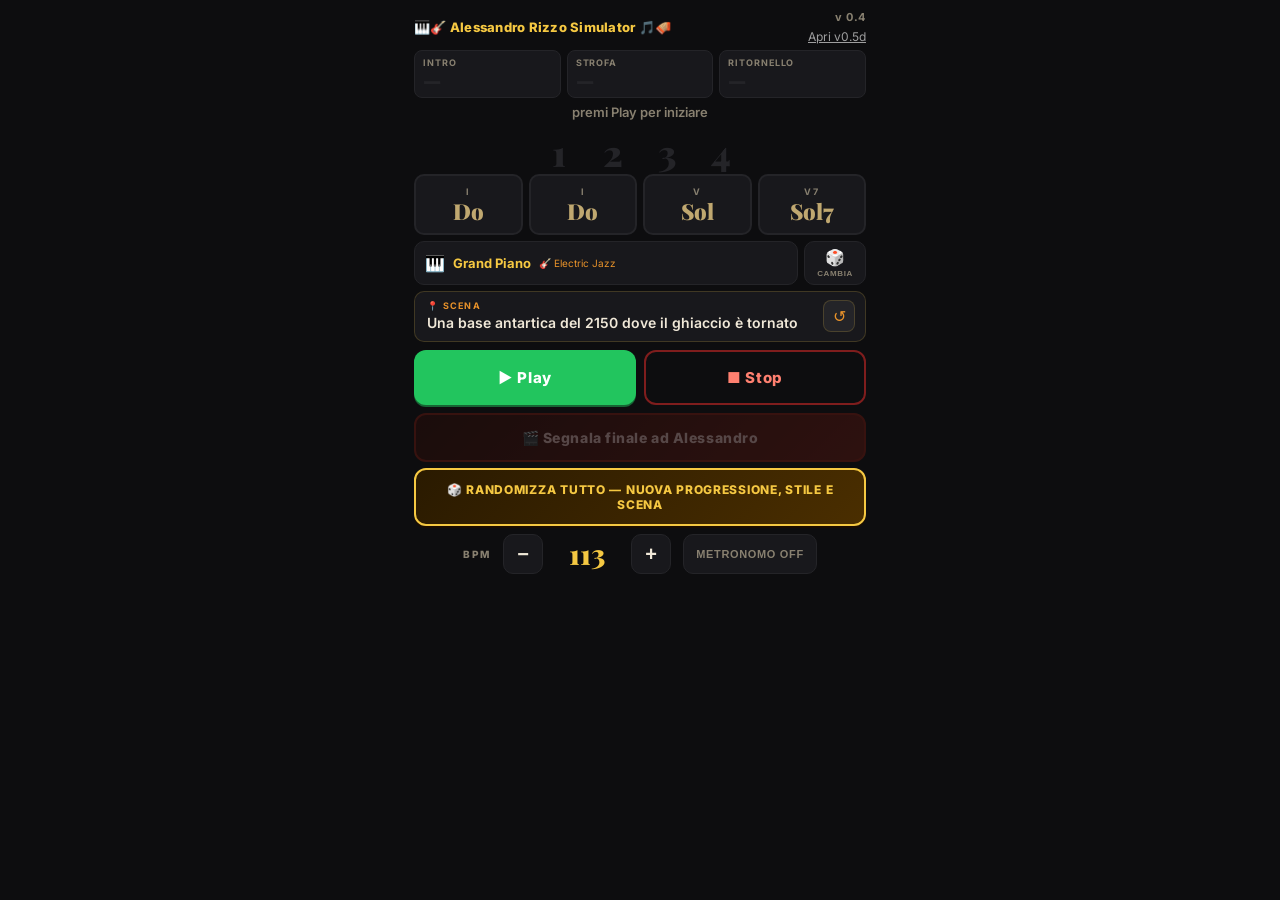
==== index.html @ c74f742d "Release v0.5d with louder bass and metronome" ====
<!DOCTYPE html>
<html lang="it">
<head>
  <meta charset="UTF-8">
  <meta name="viewport" content="width=device-width, initial-scale=1.0, maximum-scale=1.0, user-scalable=no">
  <meta http-equiv="Cache-Control" content="no-cache, no-store, must-revalidate">
  <meta http-equiv="Pragma" content="no-cache">
  <meta http-equiv="Expires" content="0">
  <title>Alessandro Rizzo Simulator</title>
  
  <!-- Fonts -->
  <link href="https://fonts.googleapis.com/css2?family=Inter:wght@400;600;700;800;900&family=Playfair+Display:wght@900&display=swap" rel="stylesheet">
  
  <!-- Styles -->
  <link rel="stylesheet" href="css/style.css?v=0.4">
</head>
<body>
  <div class="curt curt-l" id="curtL"></div>
  <div class="curt curt-r" id="curtR"></div>

  <!-- HEADER -->
  <div class="header" style="justify-content: space-between;">
    <div class="app-title">🎹🎸 Alessandro Rizzo Simulator 🎵🪗</div>
    <div style="display:flex; flex-direction:column; align-items:flex-end;">
      <div class="version-badge">v 0.4</div>
      <a href="v5/index.html?v=0.5d" style="color:#ffffff99; font-size:12px; margin-top:5px; text-decoration:underline;">Apri v0.5d</a>
    </div>
  </div>

  <!-- PROGRESS -->
  <div class="progress-row" id="progressRow">
    <div class="progress-block" id="pbIntro">
      <div class="progress-lbl">Intro</div>
      <div class="progress-val" id="pvIntro">—</div>
      <div class="progress-remain" id="prIntro"></div>
    </div>
    <div class="progress-block" id="pbStrofa">
      <div class="progress-lbl">Strofa</div>
      <div class="progress-val" id="pvStrofa">—</div>
      <div class="progress-remain" id="prStrofa"></div>
    </div>
    <div class="progress-block" id="pbRit">
      <div class="progress-lbl">Ritornello</div>
      <div class="progress-val" id="pvRit">—</div>
      <div class="progress-remain" id="prRit"></div>
    </div>
  </div>

  <!-- STATUS -->
  <div class="status-wrap">
    <div class="status-bar" id="statusBar">premi Play per iniziare</div>
  </div>

  <!-- COUNT 1 2 3 4 -->
  <div class="countin-inline" id="countinInline">
    <div class="countin-beat" id="cb1">1</div>
    <div class="countin-beat" id="cb2">2</div>
    <div class="countin-beat" id="cb3">3</div>
    <div class="countin-beat" id="cb4">4</div>
  </div>

  <!-- CHORD CARDS -->
  <div class="chord-display" id="chordDisplay">
    <div class="chord-card" id="cc0"><div class="chord-num" id="cnum0">I</div><div class="chord-name" id="cname0">—</div><div class="chord-fn" id="cfn0"></div></div>
    <div class="chord-card" id="cc1"><div class="chord-num" id="cnum1">II</div><div class="chord-name" id="cname1">—</div><div class="chord-fn" id="cfn1"></div></div>
    <div class="chord-card" id="cc2"><div class="chord-num" id="cnum2">III</div><div class="chord-name" id="cname2">—</div><div class="chord-fn" id="cfn2"></div></div>
    <div class="chord-card" id="cc3"><div class="chord-num" id="cnum3">IV</div><div class="chord-name" id="cname3">—</div><div class="chord-fn" id="cfn3"></div></div>
  </div>

  <!-- INSTRUMENT -->
  <div class="instrument-row">
    <div class="instrument-current" id="instrStrip">
      <div class="instrument-icon" id="instrIcon">🎹</div>
      <div style="display:flex;align-items:center;gap:8px;flex-wrap:wrap;">
        <div class="instrument-name" id="instrName">Grand Piano</div>
        <div class="instrument-hint" id="instrBass">🎸 —</div>
      </div>
    </div>
    <button class="instrument-random" onclick="randomInstrument()">🎲<div class="instrument-random-lbl">cambia</div></button>
  </div>

  <!-- LOCATION -->
  <div class="location-card">
    <div class="location-label">📍 Scena</div>
    <div class="location-text" id="locText">—</div>
    <button class="btn-loc" onclick="newLocation()" title="Nuova scena">↺</button>
  </div>

  <!-- PLAY / STOP -->
  <div class="main-actions">
    <button class="btn-play-big" id="btnPlay" onclick="togglePlay()">▶ Play</button>
    <button class="btn-stop-big" onclick="stopAll()">■ Stop</button>
  </div>

  <!-- FINALE -->
  <button class="btn-finale" id="btnEnding" onclick="armEnding()" disabled>🎬 Segnala finale ad Alessandro</button>

  <!-- RANDOM -->
  <button class="btn-random" id="btnRandom" onclick="doFullRandom()">🎲 RANDOMIZZA TUTTO — nuova progressione, stile e scena</button>

  <!-- TEMPO -->
  <div class="tempo-strip">
    <span class="tempo-lbl">BPM</span>
    <button class="tempo-adj" onclick="setTempo(Math.max(60,bpm-5));document.getElementById('tempoSlider').value=bpm">−</button>
    <span class="tempo-num" id="tempoVal">120</span>
    <button class="tempo-adj" onclick="setTempo(Math.min(200,bpm+5));document.getElementById('tempoSlider').value=bpm">+</button>
    <button class="metro-btn" id="metroBtn" onclick="toggleMetronome()">metronomo OFF</button>
    <input type="range" id="tempoSlider" min="70" max="160" value="120" oninput="setTempo(+this.value)" style="display:none">
  </div>

  <!-- Scripts -->
  <script src="js/db-music.js?v=0.4"></script>
  <script src="js/db-scenes.js?v=0.4"></script>
  <script src="js/audio-engine.js?v=0.4"></script>
  <script src="js/ui-manager.js?v=0.4"></script>
</body>
</html>
---- css/style.css ----
:root {
  --bg:     #0d0d0f;
  --bg2:    #18181c;
  --bg3:    #242428;
  --gold:   #f5c842;
  --amber:  #e8922a;
  --cream:  #f0e8d8;
  --dim:    #888070;
  --red:    #ff4040;
  --green:  #22c55e;
  --blue:   #60a5fa;
  --purple: #a78bfa;
  --border: rgba(245,200,66,0.18);
  --r:      10px;
}

*, *::before, *::after { box-sizing: border-box; margin: 0; padding: 0; }

html, body { height: 100%; overflow: hidden; }

body {
  background: var(--bg);
  color: var(--cream);
  font-family: 'Inter', sans-serif;
  display: flex; flex-direction: column;
  height: 100dvh; /* dynamic viewport height */
  max-width: 480px; margin: 0 auto;
  -webkit-tap-highlight-color: transparent;
  user-select: none;
}

/* ── HEADER ── */
.header {
  display: flex; align-items: center; justify-content: space-between;
  padding: 10px 14px 6px;
  flex-shrink: 0;
}
.app-title { font-size: 13px; font-weight: 800; color: var(--gold); letter-spacing: 0.02em; }

/* ── STATUS ── */
.status-wrap { padding: 0 14px 6px; flex-shrink: 0; }
.status-bar {
  font-size: 13px; font-weight: 600; color: var(--dim);
  text-align: center; min-height: 20px;
  transition: color 0.3s;
}
.status-bar.on       { color: var(--amber); }
.status-bar.sec-intro  { color: var(--amber); }
.status-bar.sec-strofa { color: var(--green); }
.status-bar.sec-rit    { color: var(--purple); }
.status-bar.end { color: var(--red); animation: blink .6s step-end infinite; }
@keyframes blink { 0%,100%{opacity:1} 50%{opacity:0} }

/* ── PROGRESS STRIP ── */
.progress-row {
  display: grid; grid-template-columns: 1fr 1fr 1fr;
  gap: 6px; padding: 0 14px 6px; flex-shrink: 0;
}
.progress-block {
  background: var(--bg2); border: 1.5px solid var(--bg3);
  border-radius: 8px; padding: 6px 8px;
  transition: border-color .3s, background .3s;
}
.progress-block.active-intro  { border-color: var(--amber); background: #1e1508; }
.progress-block.active-strofa { border-color: var(--green);  background: #0a1a0a; }
.progress-block.active-rit    { border-color: var(--purple); background: #120a1e; }
.progress-lbl {
  font-size: 9px; font-weight: 700; letter-spacing: .1em;
  text-transform: uppercase; color: var(--dim); margin-bottom: 2px;
}
.progress-block.active-intro  .progress-lbl { color: var(--amber); }
.progress-block.active-strofa .progress-lbl { color: var(--green); }
.progress-block.active-rit    .progress-lbl { color: var(--purple); }
.progress-val {
  font-family: 'Playfair Display', serif;
  font-size: 20px; font-weight: 900; color: var(--bg3); line-height: 1;
}
.progress-block.active-intro  .progress-val { color: var(--amber); }
.progress-block.active-strofa .progress-val { color: var(--green); }
.progress-block.active-rit    .progress-val { color: var(--purple); }
.progress-remain { font-size: 9px; color: var(--dim); margin-top: 1px; }
.progress-block.active-strofa .progress-remain { color: #4ade80; }
.progress-block.active-rit    .progress-remain { color: #c4b5fd; }
.progress-block.active-intro  .progress-remain { color: #fbbf24; }

/* ── COUNTIN ── */
.countin-inline {
  display: flex; justify-content: center; gap: 18px;
  padding: 4px 14px; flex-shrink: 0;
}
.countin-beat {
  font-family: 'Playfair Display', serif;
  font-size: 36px; font-weight: 900;
  color: var(--bg3); line-height: 1; width: 36px; text-align: center;
  transition: color .06s, transform .06s;
}
.countin-beat.active {
  color: var(--sec, var(--gold));
  text-shadow: 0 0 20px var(--sec-glow, rgba(245,200,66,.6));
  transform: scale(1.15);
}
.countin-beat.count-in-active {
  color: #fff; text-shadow: 0 0 28px rgba(255,255,255,.7);
  transform: scale(1.25);
}

/* ── CHORD CARDS ── */
.chord-display {
  display: grid; grid-template-columns: repeat(4,1fr);
  gap: 6px; padding: 0 14px; flex-shrink: 0;
}
.chord-card {
  background: var(--bg2); border: 2px solid var(--bg3);
  border-radius: 10px; padding: 10px 4px 8px;
  text-align: center; position: relative; overflow: hidden;
  transition: border-color .15s, background .15s, box-shadow .15s;
}
.chord-card::after {
  content: ''; position: absolute; bottom: 0; left: 0; right: 0;
  height: 2px; background: var(--sec, var(--gold));
  transform: scaleX(0); transform-origin: left;
}
.chord-card.active {
  border-color: var(--sec, var(--gold));
  background: var(--sec-card, #1e1a08);
  box-shadow: 0 0 16px var(--sec-glow, rgba(245,200,66,.2));
}
.chord-card.active::after { transform: scaleX(1); transition: transform .1s; }
.chord-num { font-size: 9px; font-weight: 700; letter-spacing: .15em; color: var(--dim); margin-bottom: 3px; text-transform: uppercase; }
.chord-card.active .chord-num { color: var(--sec, var(--amber)); }
.chord-name { font-family: 'Playfair Display', serif; font-size: 22px; font-weight: 900; color: #c0a870; line-height: 1; }
.chord-card.active .chord-name { color: var(--sec, var(--gold)); }
.chord-fn { font-size: 8px; color: var(--dim); margin-top: 3px; letter-spacing: .06em; }

/* Section colors */
body.sec-intro  { --sec: #f5c842; --sec-glow: rgba(245,200,66,.45); --sec-card: #1e1a08; }
body.sec-strofa { --sec: #22c55e; --sec-glow: rgba(34,197,94,.4);   --sec-card: #0a1a0a; }
body.sec-rit    { --sec: #a78bfa; --sec-glow: rgba(167,139,250,.4); --sec-card: #120a1e; }

/* ── INSTRUMENT ROW ── */
.instrument-row {
  display: grid; grid-template-columns: 1fr auto;
  gap: 6px; margin: 6px 14px 0; flex-shrink: 0;
}
.instrument-current {
  display: flex; align-items: center; gap: 8px;
  background: var(--bg2); border: 1.5px solid var(--bg3);
  border-radius: 10px; padding: 6px 10px;
  transition: border-color .15s;
}
.instrument-random {
  background: var(--bg2); border: 1.5px solid var(--bg3);
  border-radius: 10px; padding: 6px 12px;
  cursor: pointer; display: flex; flex-direction: column;
  align-items: center; justify-content: center; gap: 2px;
  font-size: 16px; transition: all .15s; min-width: 60px;
}
.instrument-random:active { background: var(--bg3); }
.instrument-random-lbl { font-size: 8px; font-weight: 700; letter-spacing: .08em; text-transform: uppercase; color: var(--dim); }
.instrument-icon { font-size: 16px; }
.instrument-name { font-size: 13px; font-weight: 700; color: var(--gold); }
.instrument-hint { font-size: 10px; color: var(--amber); margin-top: 0; }
.btn-loc {
  position: absolute; right: 10px; top: 50%; transform: translateY(-50%);
  background: var(--bg3); border: 1.5px solid var(--border);
  color: var(--amber); width: 32px; height: 32px; border-radius: 8px;
  cursor: pointer; font-size: 16px; display: flex; align-items: center; justify-content: center;
  transition: background .15s;
}
.btn-loc:active { background: var(--bg); }

/* ── LOCATION ── */
.location-card {
  margin: 6px 14px 0;
  background: var(--bg2); border: 1.5px solid var(--border);
  border-radius: 10px; padding: 8px 44px 8px 12px;
  position: relative; flex-shrink: 0;
}
.location-label { font-size: 9px; font-weight: 700; letter-spacing: .14em; color: var(--amber); text-transform: uppercase; margin-bottom: 3px; }
.location-text { font-size: 14px; font-weight: 600; color: var(--cream); line-height: 1.35; }
.location-text.flash { animation: flash .35s ease; }
@keyframes flash { 0%,100%{opacity:1} 40%{opacity:.1} }

/* ── MAIN ACTION BUTTONS ── */
.main-actions {
  display: grid; grid-template-columns: 1fr 1fr;
  gap: 8px; padding: 8px 14px 0; flex-shrink: 0;
}
.btn-play-big {
  background: var(--green); color: #fff;
  border: none; border-radius: 12px;
  font-family: 'Inter', sans-serif; font-size: 15px; font-weight: 800;
  letter-spacing: .04em; padding: 16px;
  cursor: pointer; transition: all .15s;
  box-shadow: 0 2px 0 #166534;
}
.btn-play-big:active { transform: translateY(2px); box-shadow: none; }
.btn-play-big.on { background: #166534; box-shadow: none; color: #86efac; }
.btn-play-big:disabled { opacity: .4; cursor: default; }
.btn-stop-big {
  background: transparent; color: #ff8070; border: 2px solid #7f1d1d;
  border-radius: 12px; font-family: 'Inter', sans-serif;
  font-size: 15px; font-weight: 800; padding: 16px;
  cursor: pointer; transition: all .15s; letter-spacing: .04em;
}
.btn-stop-big:active { background: #1f0808; }

/* ── FINALE BUTTON ── */
.btn-finale {
  margin: 8px 14px 0;
  background: linear-gradient(135deg, #3a0c06, #7a1c10);
  border: 2px solid #9a2010; color: #ffcdc8;
  border-radius: 12px; font-family: 'Inter', sans-serif;
  font-size: 14px; font-weight: 800; letter-spacing: .04em;
  padding: 14px; cursor: pointer; width: calc(100% - 28px);
  transition: all .15s; display: block; flex-shrink: 0;
}
.btn-finale:active { transform: scale(.98); }
.btn-finale:disabled { opacity: .3; cursor: default; }
.btn-finale.armed { animation: pulserr .8s ease infinite; border-color: var(--red); color: #ff9090; }
@keyframes pulserr { 0%,100%{box-shadow:0 0 0 rgba(255,64,64,0)} 50%{box-shadow:0 0 18px rgba(255,64,64,.6)} }

.version-badge { font-size: 11px; font-weight: 700; color: var(--dim); letter-spacing: .05em; }

/* ── METRO BUTTON ── */
.metro-btn {
  background: var(--bg2); border: 1.5px solid var(--bg3);
  color: var(--dim); font-size: 11px; font-weight: 700;
  letter-spacing: .06em; text-transform: uppercase;
  padding: 0 12px; height: 40px; border-radius: 10px;
  cursor: pointer; transition: all .15s; white-space: nowrap;
}
.metro-btn.on { border-color: var(--amber); color: var(--amber); background: rgba(232,146,42,.12); }
.metro-btn:active { transform: scale(.95); }

/* ── RANDOM BUTTON ── */
.btn-random {
  margin: 6px 14px 0;
  background: linear-gradient(135deg, #2a1a00, #4a2e00);
  border: 2px solid var(--gold); color: var(--gold);
  border-radius: 12px; font-family: 'Inter', sans-serif;
  font-size: 12px; font-weight: 800; letter-spacing: .06em; text-transform: uppercase;
  padding: 12px; cursor: pointer; width: calc(100% - 28px);
  transition: all .15s; display: block; flex-shrink: 0;
  box-shadow: 0 2px 0 #1a0c00;
}
.btn-random:active { transform: translateY(2px); box-shadow: none; }
.btn-random.flash { animation: rglow .5s ease; }
@keyframes rglow { 0%{border-color:#fff8a0;color:#fff8a0;box-shadow:0 0 30px rgba(255,248,160,.4)} 100%{} }

/* ── TEMPO STRIP ── */
.tempo-strip {
  display: flex; align-items: center; justify-content: center;
  gap: 12px; padding: 8px 14px; flex-shrink: 0;
}
.tempo-lbl { font-size: 10px; font-weight: 800; letter-spacing: .15em; text-transform: uppercase; color: var(--dim); min-width: 28px; }
.tempo-adj {
  background: var(--bg2); border: 1.5px solid var(--bg3);
  color: var(--cream); font-size: 20px; font-weight: 700;
  width: 40px; height: 40px; border-radius: 10px;
  cursor: pointer; display: flex; align-items: center; justify-content: center;
  transition: background .12s; line-height: 1;
}
.tempo-adj:active { background: var(--bg3); transform: scale(.95); }
.tempo-num { font-family: 'Playfair Display', serif; font-size: 28px; font-weight: 900; color: var(--gold); min-width: 64px; text-align: center; }

/* Curtains */
.curt { position: fixed; top: 0; height: 100%; width: 50%; z-index: 200; background: #1a0800; transition: transform 1.2s cubic-bezier(.77,0,.23,1); }
.curt-l { left: 0; }
.curt-r { right: 0; }
.curt-l.open { transform: translateX(-100%); }
.curt-r.open { transform: translateX(100%); }
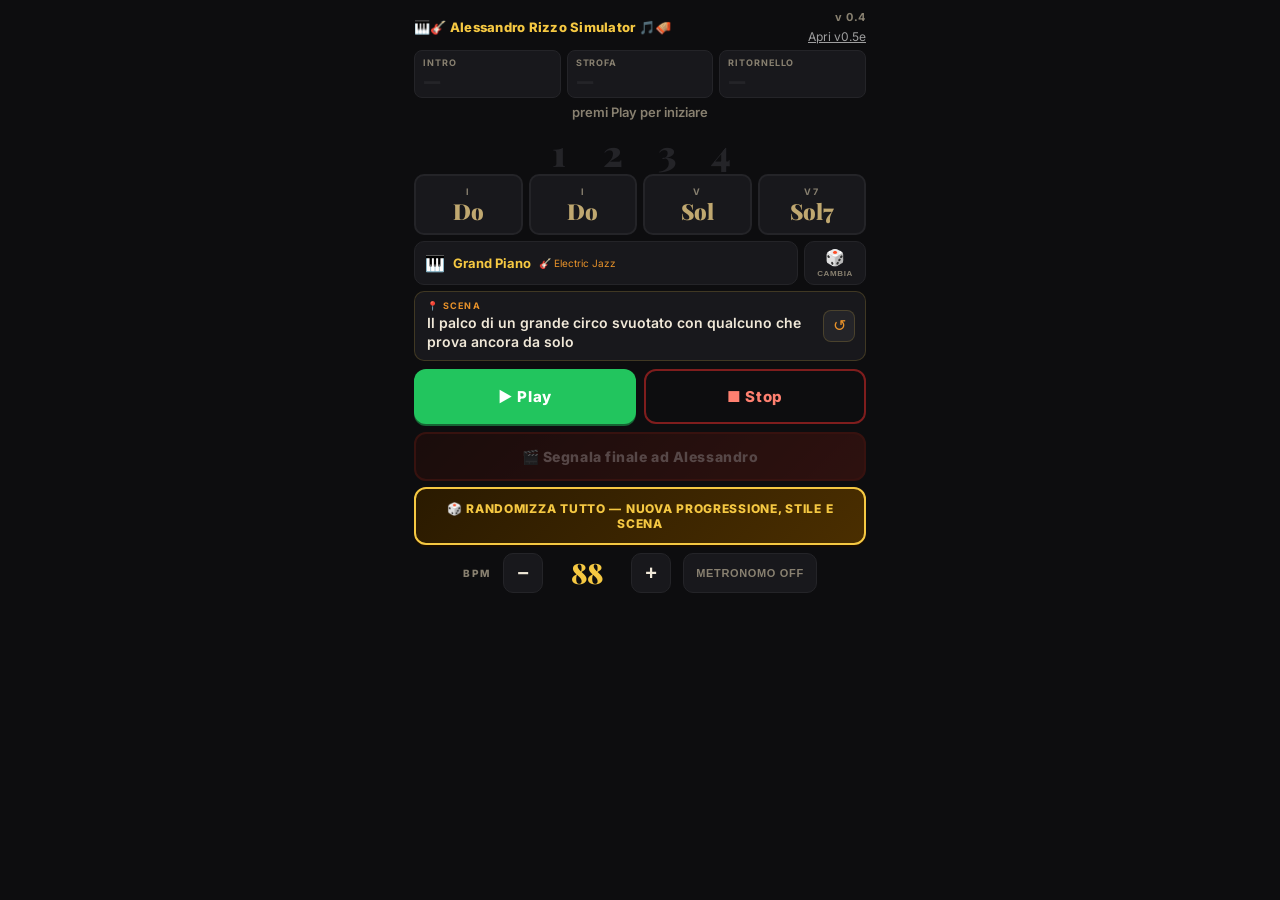
==== commit 1bdb64f2: "Release v0.5e with cyclic instruments and expanded basses" ====
--- a/index.html
+++ b/index.html
@@ -23,7 +23,7 @@
     <div class="app-title">🎹🎸 Alessandro Rizzo Simulator 🎵🪗</div>
     <div style="display:flex; flex-direction:column; align-items:flex-end;">
       <div class="version-badge">v 0.4</div>
-      <a href="v5/index.html?v=0.5d" style="color:#ffffff99; font-size:12px; margin-top:5px; text-decoration:underline;">Apri v0.5d</a>
+      <a href="v5/index.html" style="color:#ffffff99; font-size:12px; margin-top:5px; text-decoration:underline;">Apri v0.5e</a>
     </div>
   </div>
 
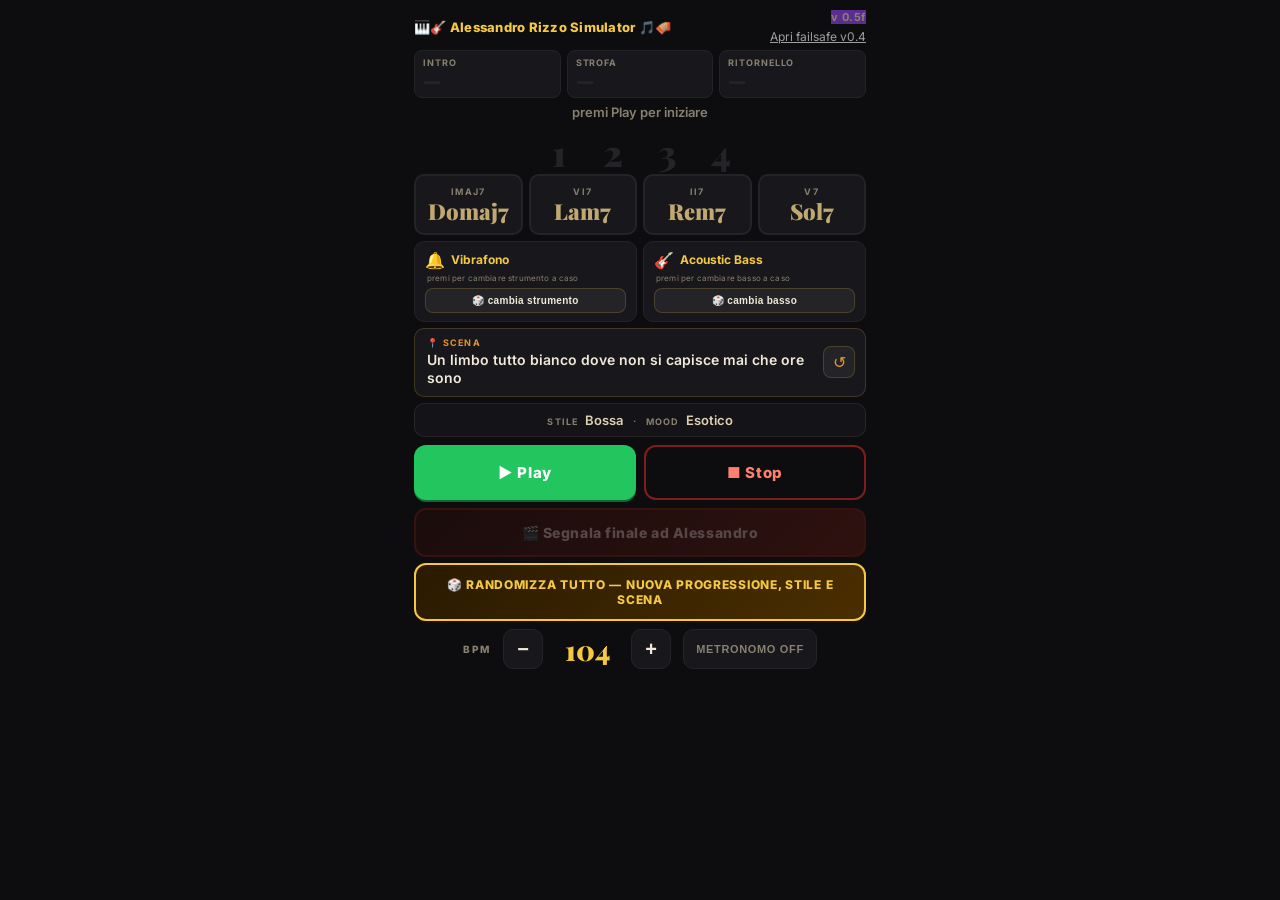
==== commit 2b7f35f5: "Expand chord themes and add style/mood info box" ====
--- a/index.html
+++ b/index.html
@@ -7,27 +7,23 @@
   <meta http-equiv="Pragma" content="no-cache">
   <meta http-equiv="Expires" content="0">
   <title>Alessandro Rizzo Simulator</title>
-  
-  <!-- Fonts -->
+  <base href="v5/">
+
   <link href="https://fonts.googleapis.com/css2?family=Inter:wght@400;600;700;800;900&family=Playfair+Display:wght@900&display=swap" rel="stylesheet">
-  
-  <!-- Styles -->
-  <link rel="stylesheet" href="css/style.css?v=0.4">
+  <link rel="stylesheet" href="css/style.css">
 </head>
 <body>
   <div class="curt curt-l" id="curtL"></div>
   <div class="curt curt-r" id="curtR"></div>
 
-  <!-- HEADER -->
   <div class="header" style="justify-content: space-between;">
     <div class="app-title">🎹🎸 Alessandro Rizzo Simulator 🎵🪗</div>
     <div style="display:flex; flex-direction:column; align-items:flex-end;">
-      <div class="version-badge">v 0.4</div>
-      <a href="v5/index.html" style="color:#ffffff99; font-size:12px; margin-top:5px; text-decoration:underline;">Apri v0.5e</a>
+      <div class="version-badge" style="background:#5c2d91;">v 0.5f</div>
+      <a href="../failsafe/index.html" style="color:#ffffff99; font-size:12px; margin-top:5px; text-decoration:underline;">Apri failsafe v0.4</a>
     </div>
   </div>
 
-  <!-- PROGRESS -->
   <div class="progress-row" id="progressRow">
     <div class="progress-block" id="pbIntro">
       <div class="progress-lbl">Intro</div>
@@ -46,12 +42,10 @@
     </div>
   </div>
 
-  <!-- STATUS -->
   <div class="status-wrap">
     <div class="status-bar" id="statusBar">premi Play per iniziare</div>
   </div>
 
-  <!-- COUNT 1 2 3 4 -->
   <div class="countin-inline" id="countinInline">
     <div class="countin-beat" id="cb1">1</div>
     <div class="countin-beat" id="cb2">2</div>
@@ -59,7 +53,6 @@
     <div class="countin-beat" id="cb4">4</div>
   </div>
 
-  <!-- CHORD CARDS -->
   <div class="chord-display" id="chordDisplay">
     <div class="chord-card" id="cc0"><div class="chord-num" id="cnum0">I</div><div class="chord-name" id="cname0">—</div><div class="chord-fn" id="cfn0"></div></div>
     <div class="chord-card" id="cc1"><div class="chord-num" id="cnum1">II</div><div class="chord-name" id="cname1">—</div><div class="chord-fn" id="cfn1"></div></div>
@@ -67,38 +60,52 @@
     <div class="chord-card" id="cc3"><div class="chord-num" id="cnum3">IV</div><div class="chord-name" id="cname3">—</div><div class="chord-fn" id="cfn3"></div></div>
   </div>
 
-  <!-- INSTRUMENT -->
-  <div class="instrument-row">
-    <div class="instrument-current" id="instrStrip">
-      <div class="instrument-icon" id="instrIcon">🎹</div>
-      <div style="display:flex;align-items:center;gap:8px;flex-wrap:wrap;">
+  <div class="instrument-row-split">
+    <div class="instrument-card" id="instrCardMain">
+      <div class="instrument-card-header">
+        <div class="instrument-icon" id="instrIcon">🎹</div>
         <div class="instrument-name" id="instrName">Grand Piano</div>
-        <div class="instrument-hint" id="instrBass">🎸 —</div>
       </div>
+      <div class="instrument-card-hint">premi per cambiare strumento a caso</div>
+      <button class="instrument-rnd-btn" id="btnRndMain" onclick="randomMainInstrument()">🎲 cambia strumento</button>
     </div>
-    <button class="instrument-random" onclick="randomInstrument()">🎲<div class="instrument-random-lbl">cambia</div></button>
+    <div class="instrument-card" id="instrCardBass">
+      <div class="instrument-card-header">
+        <div class="instrument-icon">🎸</div>
+        <div class="instrument-name" id="instrBassName">—</div>
+      </div>
+      <div class="instrument-card-hint">premi per cambiare basso a caso</div>
+      <button class="instrument-rnd-btn" id="btnRndBass" onclick="randomBassInstrument()">🎲 cambia basso</button>
+    </div>
   </div>
 
-  <!-- LOCATION -->
   <div class="location-card">
     <div class="location-label">📍 Scena</div>
     <div class="location-text" id="locText">—</div>
     <button class="btn-loc" onclick="newLocation()" title="Nuova scena">↺</button>
   </div>
 
-  <!-- PLAY / STOP -->
+  <div class="theme-meta-card">
+    <div class="theme-meta-item">
+      <span class="theme-meta-label">Stile</span>
+      <span class="theme-meta-value" id="styleText">—</span>
+    </div>
+    <div class="theme-meta-sep">·</div>
+    <div class="theme-meta-item">
+      <span class="theme-meta-label">Mood</span>
+      <span class="theme-meta-value" id="moodText">—</span>
+    </div>
+  </div>
+
   <div class="main-actions">
     <button class="btn-play-big" id="btnPlay" onclick="togglePlay()">▶ Play</button>
     <button class="btn-stop-big" onclick="stopAll()">■ Stop</button>
   </div>
 
-  <!-- FINALE -->
   <button class="btn-finale" id="btnEnding" onclick="armEnding()" disabled>🎬 Segnala finale ad Alessandro</button>
 
-  <!-- RANDOM -->
   <button class="btn-random" id="btnRandom" onclick="doFullRandom()">🎲 RANDOMIZZA TUTTO — nuova progressione, stile e scena</button>
 
-  <!-- TEMPO -->
   <div class="tempo-strip">
     <span class="tempo-lbl">BPM</span>
     <button class="tempo-adj" onclick="setTempo(Math.max(60,bpm-5));document.getElementById('tempoSlider').value=bpm">−</button>
@@ -108,10 +115,10 @@
     <input type="range" id="tempoSlider" min="70" max="160" value="120" oninput="setTempo(+this.value)" style="display:none">
   </div>
 
-  <!-- Scripts -->
-  <script src="js/db-music.js?v=0.4"></script>
-  <script src="js/db-scenes.js?v=0.4"></script>
-  <script src="js/audio-engine.js?v=0.4"></script>
-  <script src="js/ui-manager.js?v=0.4"></script>
+  <script src="js/db-music.js"></script>
+  <script src="js/db-scenes.js"></script>
+  <script src="js/sampler.js"></script>
+  <script src="js/audio-engine.js"></script>
+  <script src="js/ui-manager.js"></script>
 </body>
 </html>
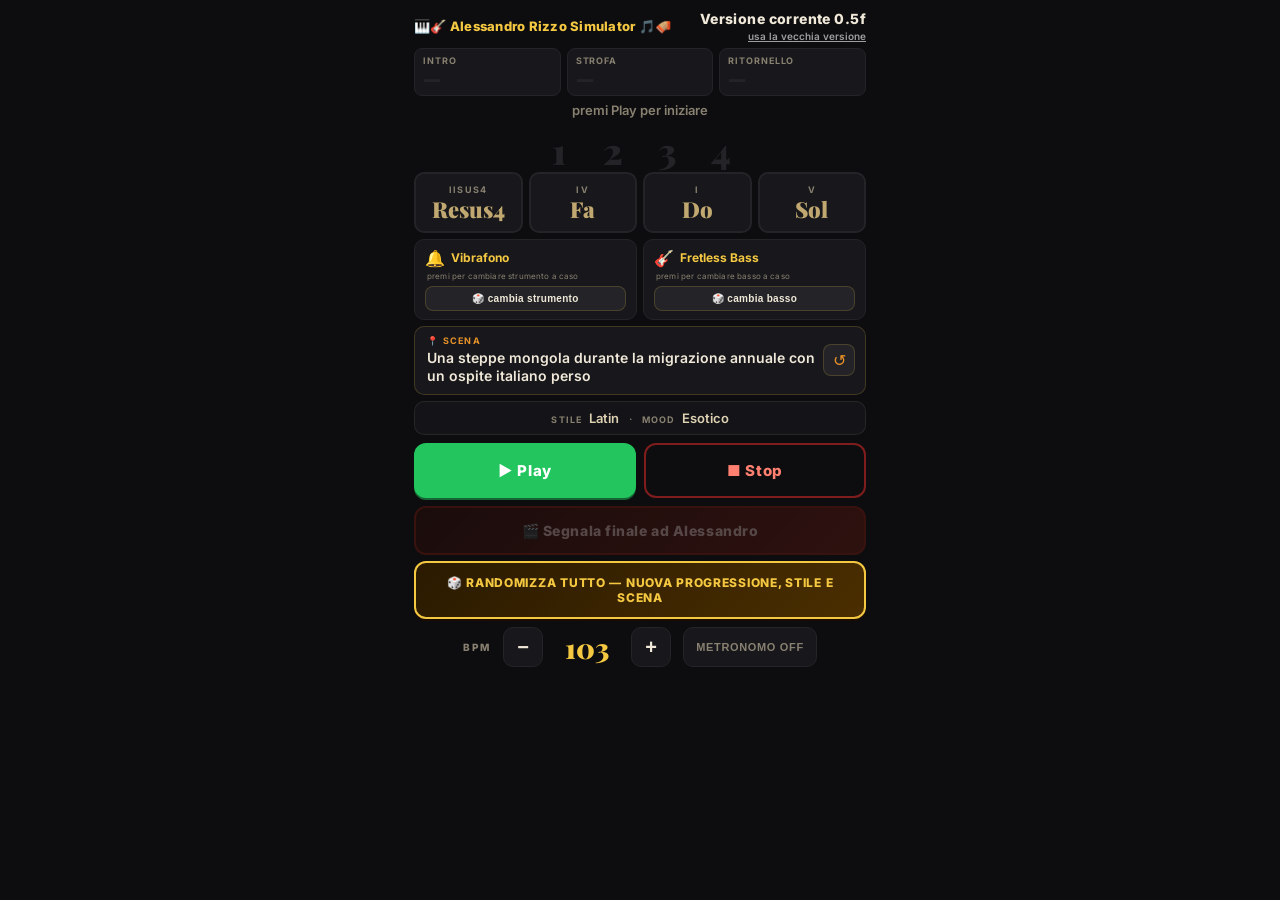
==== commit 2bc31d5f: "Add style-specific drum variations and refresh header" ====
--- a/index.html
+++ b/index.html
@@ -18,9 +18,9 @@
 
   <div class="header" style="justify-content: space-between;">
     <div class="app-title">🎹🎸 Alessandro Rizzo Simulator 🎵🪗</div>
-    <div style="display:flex; flex-direction:column; align-items:flex-end;">
-      <div class="version-badge" style="background:#5c2d91;">v 0.5f</div>
-      <a href="../failsafe/index.html" style="color:#ffffff99; font-size:12px; margin-top:5px; text-decoration:underline;">Apri failsafe v0.4</a>
+    <div class="version-block">
+      <div class="version-current">Versione corrente 0.5f</div>
+      <a class="version-link" href="../failsafe/index.html">usa la vecchia versione</a>
     </div>
   </div>
 
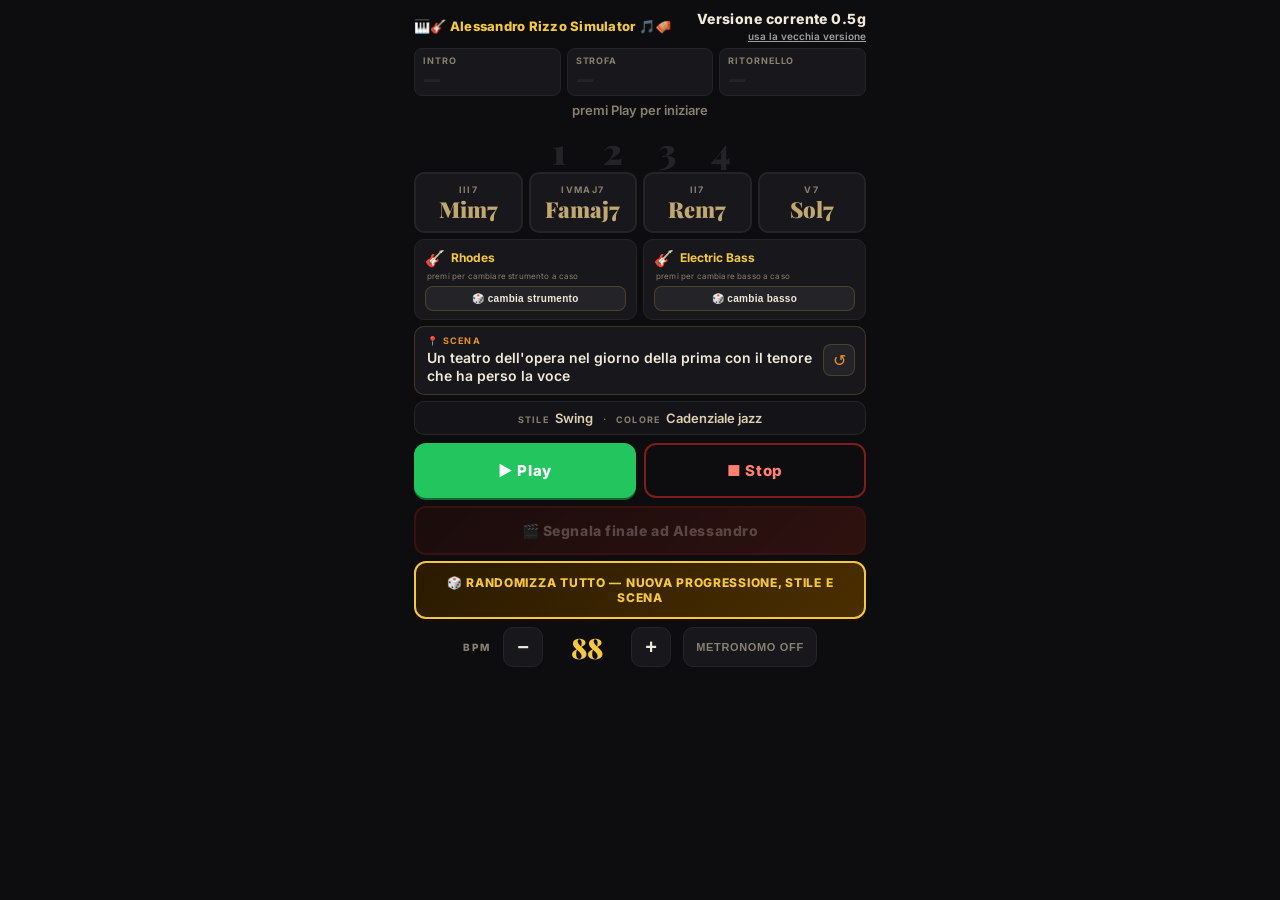
==== commit 265516ac: "Release v0.5g with harmonic profiling and balanced theme rotation" ====
--- a/index.html
+++ b/index.html
@@ -19,7 +19,7 @@
   <div class="header" style="justify-content: space-between;">
     <div class="app-title">🎹🎸 Alessandro Rizzo Simulator 🎵🪗</div>
     <div class="version-block">
-      <div class="version-current">Versione corrente 0.5f</div>
+      <div class="version-current">Versione corrente 0.5g</div>
       <a class="version-link" href="../failsafe/index.html">usa la vecchia versione</a>
     </div>
   </div>
@@ -92,7 +92,7 @@
     </div>
     <div class="theme-meta-sep">·</div>
     <div class="theme-meta-item">
-      <span class="theme-meta-label">Mood</span>
+      <span class="theme-meta-label">Colore</span>
       <span class="theme-meta-value" id="moodText">—</span>
     </div>
   </div>
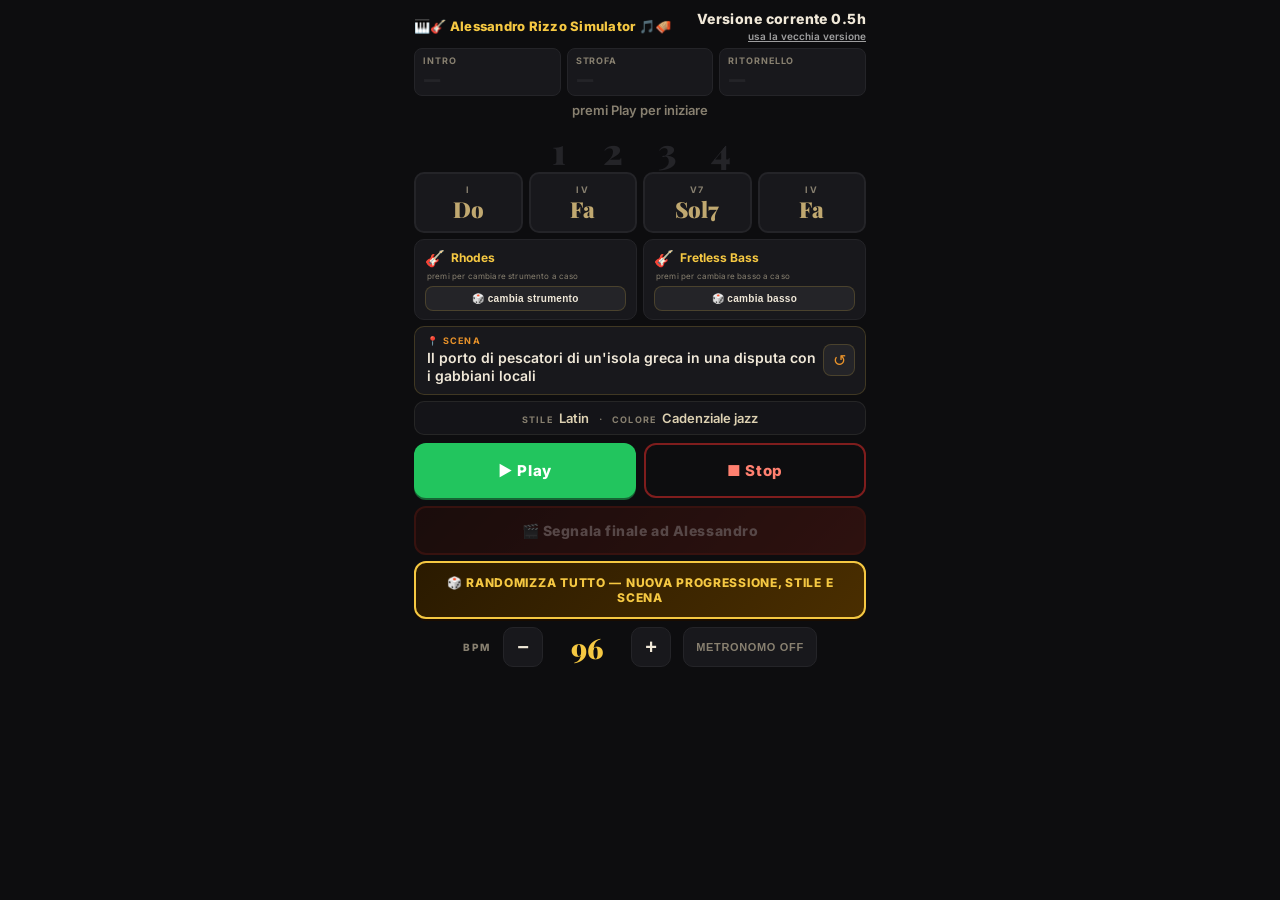
==== commit 3072a0ae: "Release v0.5h with stronger song differentiation" ====
--- a/index.html
+++ b/index.html
@@ -19,7 +19,7 @@
   <div class="header" style="justify-content: space-between;">
     <div class="app-title">🎹🎸 Alessandro Rizzo Simulator 🎵🪗</div>
     <div class="version-block">
-      <div class="version-current">Versione corrente 0.5g</div>
+      <div class="version-current">Versione corrente 0.5h</div>
       <a class="version-link" href="../failsafe/index.html">usa la vecchia versione</a>
     </div>
   </div>
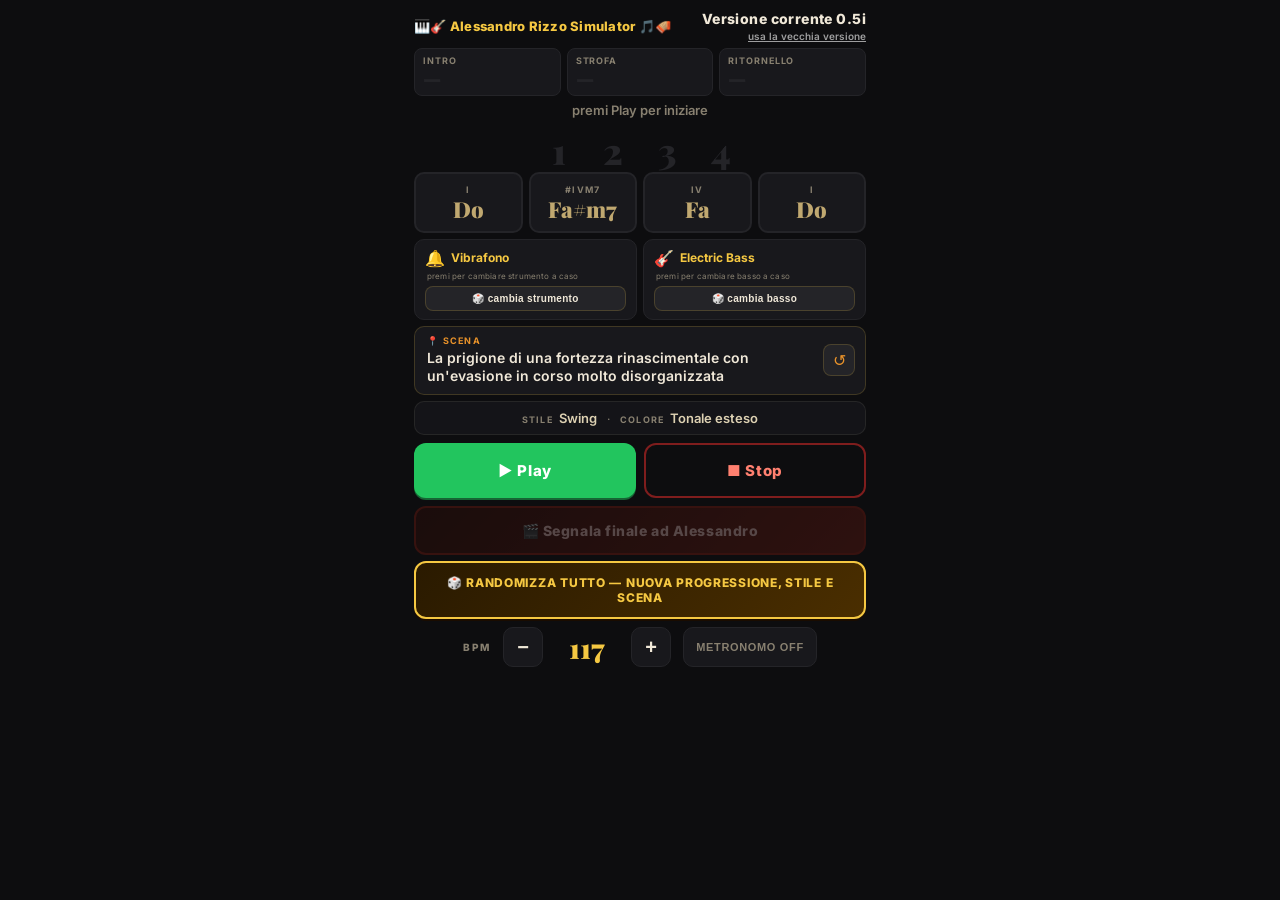
==== commit 436d2ff9: "Release v0.5i with brighter musical defaults" ====
--- a/index.html
+++ b/index.html
@@ -19,7 +19,7 @@
   <div class="header" style="justify-content: space-between;">
     <div class="app-title">🎹🎸 Alessandro Rizzo Simulator 🎵🪗</div>
     <div class="version-block">
-      <div class="version-current">Versione corrente 0.5h</div>
+      <div class="version-current">Versione corrente 0.5i</div>
       <a class="version-link" href="../failsafe/index.html">usa la vecchia versione</a>
     </div>
   </div>
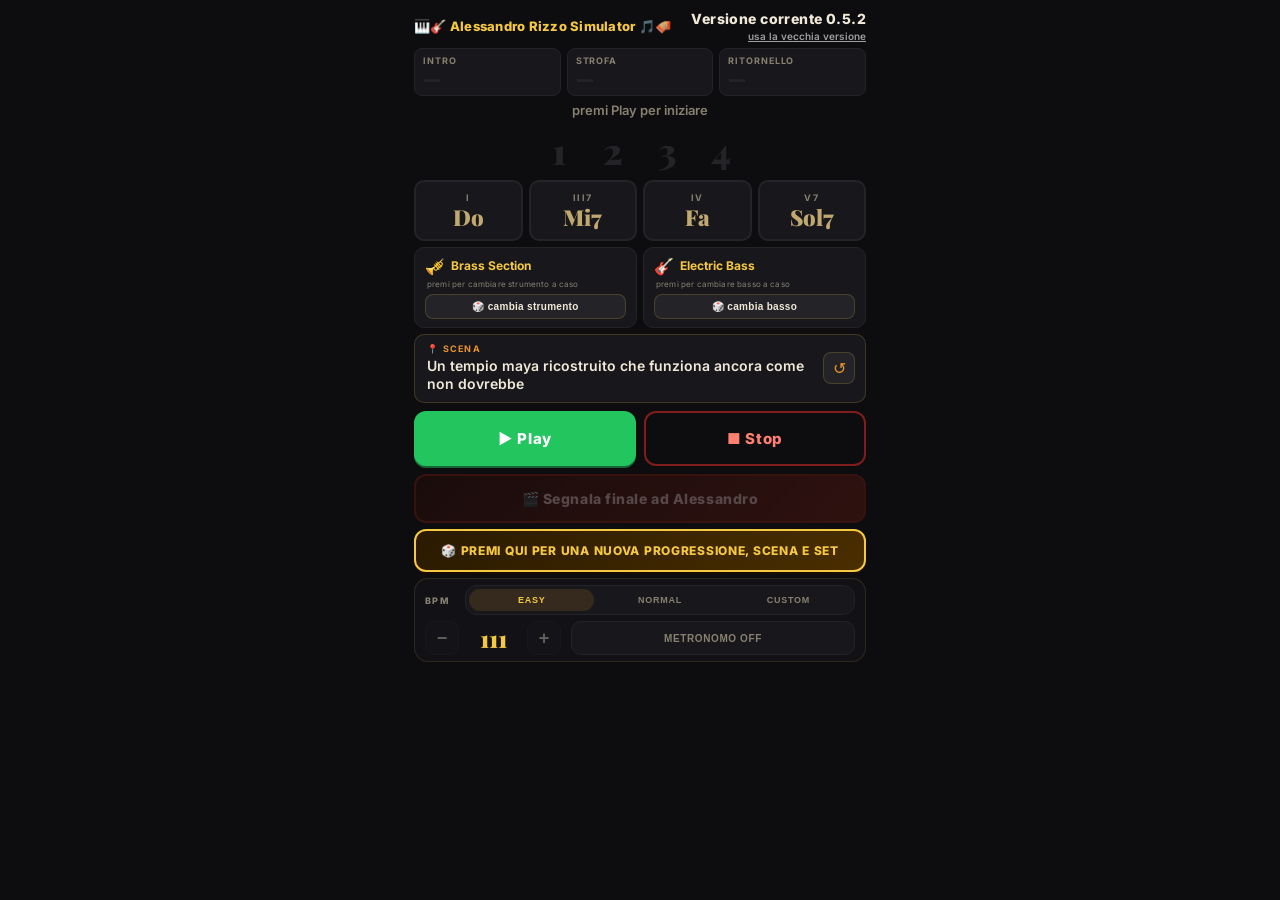
==== commit 0c31f41e: "Refine v5 tempo controls and root entrypoint" ====
--- a/index.html
+++ b/index.html
@@ -2,123 +2,14 @@
 <html lang="it">
 <head>
   <meta charset="UTF-8">
-  <meta name="viewport" content="width=device-width, initial-scale=1.0, maximum-scale=1.0, user-scalable=no">
-  <meta http-equiv="Cache-Control" content="no-cache, no-store, must-revalidate">
-  <meta http-equiv="Pragma" content="no-cache">
-  <meta http-equiv="Expires" content="0">
+  <meta name="viewport" content="width=device-width, initial-scale=1.0">
+  <meta http-equiv="refresh" content="0; url=v5/index.html">
   <title>Alessandro Rizzo Simulator</title>
-  <base href="v5/">
-
-  <link href="https://fonts.googleapis.com/css2?family=Inter:wght@400;600;700;800;900&family=Playfair+Display:wght@900&display=swap" rel="stylesheet">
-  <link rel="stylesheet" href="css/style.css">
+  <script>
+    window.location.replace('v5/index.html');
+  </script>
 </head>
 <body>
-  <div class="curt curt-l" id="curtL"></div>
-  <div class="curt curt-r" id="curtR"></div>
-
-  <div class="header" style="justify-content: space-between;">
-    <div class="app-title">🎹🎸 Alessandro Rizzo Simulator 🎵🪗</div>
-    <div class="version-block">
-      <div class="version-current">Versione corrente 0.5i</div>
-      <a class="version-link" href="../failsafe/index.html">usa la vecchia versione</a>
-    </div>
-  </div>
-
-  <div class="progress-row" id="progressRow">
-    <div class="progress-block" id="pbIntro">
-      <div class="progress-lbl">Intro</div>
-      <div class="progress-val" id="pvIntro">—</div>
-      <div class="progress-remain" id="prIntro"></div>
-    </div>
-    <div class="progress-block" id="pbStrofa">
-      <div class="progress-lbl">Strofa</div>
-      <div class="progress-val" id="pvStrofa">—</div>
-      <div class="progress-remain" id="prStrofa"></div>
-    </div>
-    <div class="progress-block" id="pbRit">
-      <div class="progress-lbl">Ritornello</div>
-      <div class="progress-val" id="pvRit">—</div>
-      <div class="progress-remain" id="prRit"></div>
-    </div>
-  </div>
-
-  <div class="status-wrap">
-    <div class="status-bar" id="statusBar">premi Play per iniziare</div>
-  </div>
-
-  <div class="countin-inline" id="countinInline">
-    <div class="countin-beat" id="cb1">1</div>
-    <div class="countin-beat" id="cb2">2</div>
-    <div class="countin-beat" id="cb3">3</div>
-    <div class="countin-beat" id="cb4">4</div>
-  </div>
-
-  <div class="chord-display" id="chordDisplay">
-    <div class="chord-card" id="cc0"><div class="chord-num" id="cnum0">I</div><div class="chord-name" id="cname0">—</div><div class="chord-fn" id="cfn0"></div></div>
-    <div class="chord-card" id="cc1"><div class="chord-num" id="cnum1">II</div><div class="chord-name" id="cname1">—</div><div class="chord-fn" id="cfn1"></div></div>
-    <div class="chord-card" id="cc2"><div class="chord-num" id="cnum2">III</div><div class="chord-name" id="cname2">—</div><div class="chord-fn" id="cfn2"></div></div>
-    <div class="chord-card" id="cc3"><div class="chord-num" id="cnum3">IV</div><div class="chord-name" id="cname3">—</div><div class="chord-fn" id="cfn3"></div></div>
-  </div>
-
-  <div class="instrument-row-split">
-    <div class="instrument-card" id="instrCardMain">
-      <div class="instrument-card-header">
-        <div class="instrument-icon" id="instrIcon">🎹</div>
-        <div class="instrument-name" id="instrName">Grand Piano</div>
-      </div>
-      <div class="instrument-card-hint">premi per cambiare strumento a caso</div>
-      <button class="instrument-rnd-btn" id="btnRndMain" onclick="randomMainInstrument()">🎲 cambia strumento</button>
-    </div>
-    <div class="instrument-card" id="instrCardBass">
-      <div class="instrument-card-header">
-        <div class="instrument-icon">🎸</div>
-        <div class="instrument-name" id="instrBassName">—</div>
-      </div>
-      <div class="instrument-card-hint">premi per cambiare basso a caso</div>
-      <button class="instrument-rnd-btn" id="btnRndBass" onclick="randomBassInstrument()">🎲 cambia basso</button>
-    </div>
-  </div>
-
-  <div class="location-card">
-    <div class="location-label">📍 Scena</div>
-    <div class="location-text" id="locText">—</div>
-    <button class="btn-loc" onclick="newLocation()" title="Nuova scena">↺</button>
-  </div>
-
-  <div class="theme-meta-card">
-    <div class="theme-meta-item">
-      <span class="theme-meta-label">Stile</span>
-      <span class="theme-meta-value" id="styleText">—</span>
-    </div>
-    <div class="theme-meta-sep">·</div>
-    <div class="theme-meta-item">
-      <span class="theme-meta-label">Colore</span>
-      <span class="theme-meta-value" id="moodText">—</span>
-    </div>
-  </div>
-
-  <div class="main-actions">
-    <button class="btn-play-big" id="btnPlay" onclick="togglePlay()">▶ Play</button>
-    <button class="btn-stop-big" onclick="stopAll()">■ Stop</button>
-  </div>
-
-  <button class="btn-finale" id="btnEnding" onclick="armEnding()" disabled>🎬 Segnala finale ad Alessandro</button>
-
-  <button class="btn-random" id="btnRandom" onclick="doFullRandom()">🎲 RANDOMIZZA TUTTO — nuova progressione, stile e scena</button>
-
-  <div class="tempo-strip">
-    <span class="tempo-lbl">BPM</span>
-    <button class="tempo-adj" onclick="setTempo(Math.max(60,bpm-5));document.getElementById('tempoSlider').value=bpm">−</button>
-    <span class="tempo-num" id="tempoVal">120</span>
-    <button class="tempo-adj" onclick="setTempo(Math.min(200,bpm+5));document.getElementById('tempoSlider').value=bpm">+</button>
-    <button class="metro-btn" id="metroBtn" onclick="toggleMetronome()">metronomo OFF</button>
-    <input type="range" id="tempoSlider" min="70" max="160" value="120" oninput="setTempo(+this.value)" style="display:none">
-  </div>
-
-  <script src="js/db-music.js"></script>
-  <script src="js/db-scenes.js"></script>
-  <script src="js/sampler.js"></script>
-  <script src="js/audio-engine.js"></script>
-  <script src="js/ui-manager.js"></script>
+  <p>Reindirizzamento a <a href="v5/index.html">v5</a>...</p>
 </body>
 </html>
